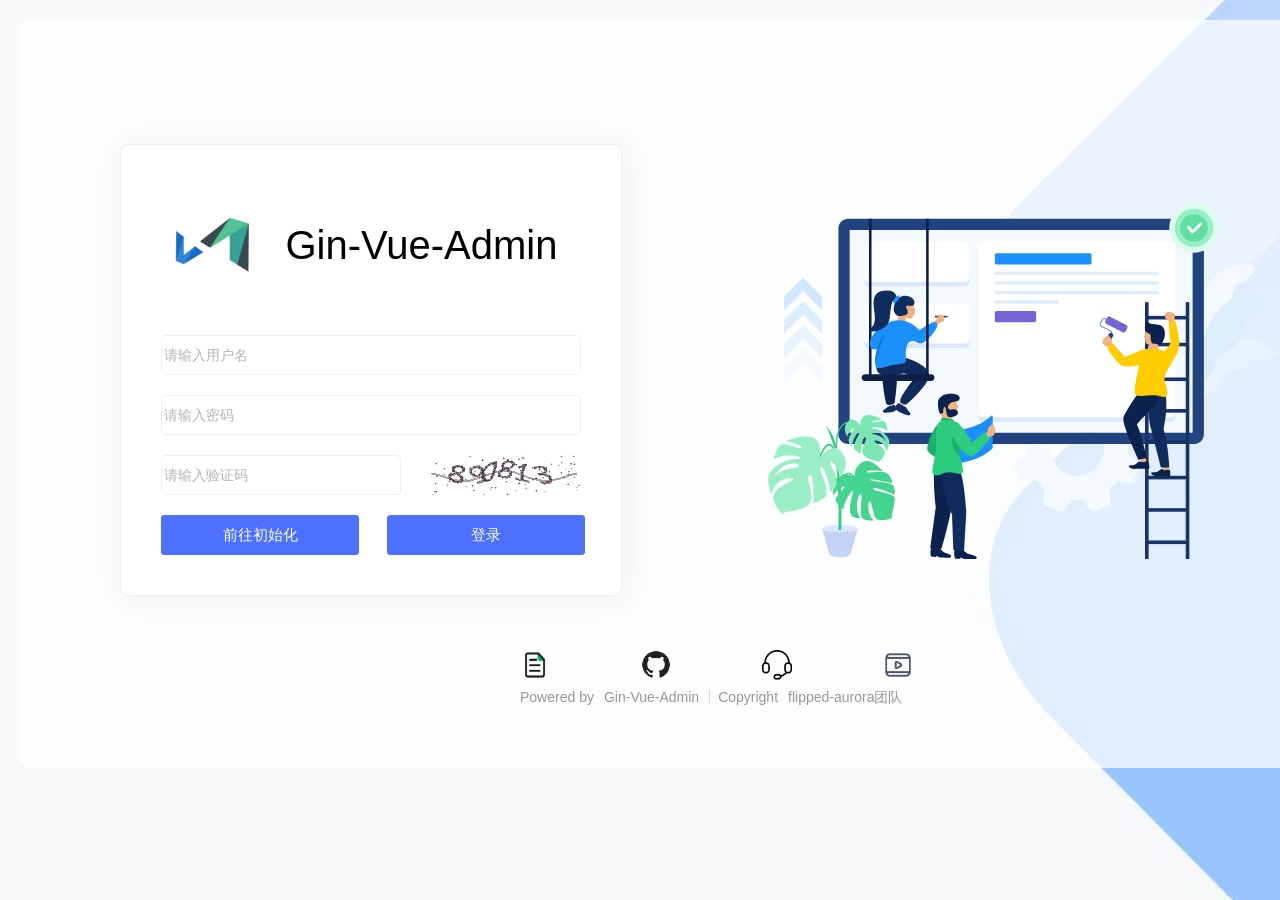
==== index.html @ b1f6bbed "登录页面" ====
<html>
  <head>
    <title>登录页面</title>
    <link rel="stylesheet" type="text/css" href="pr.css">
    <link rel="stylesheet" type="text/css" href="reset.css">
  </head>
  <body>
    <div class="container">
      <div class="box">
        <div class="box-top">
          <div class="content-left">
            <div class="left-title">
              <img src="./images/logo.png">
              <div class="title-content">Gin-Vue-Admin</div>
            </div>
            <div class="left-input">
              <form>
                <input type="text" placeholder="请输入用户名">
              </form>
              <form class="input1">
                <input type="password" placeholder="请输入密码">
              </form>
              <form class="input3">
                <input type="text" placeholder="请输入验证码">
              </form>
              <img src="./images/tapture.png">
              <div class="left-bottom">
                <button type="button"><a href="#">前往初始化</a></button>
                <button class="button1"><a href="#">登录</a></button>
              </div>
            </div>
          </div>
          <div class="content-right">
            <img src="./images/login_left.svg">
          </div>
        </div>

          <div class="content-foot">
            <div class="foot-img">
              <img class="foot-img1" src="./images/docs.png">
              <img class="foot-img1" src="./images/github.png">
              <img class="foot-img1" src="./images/kefu.png">
              <img src="./images/video.png">
            </div>
            <div class="foot-copyright">
              <p>Powered by</p>
              <p>Gin-Vue-Admin</p>
              <div class="line"></div>
              <p>Copyright</p>
              <p>flipped-aurora团队</p>
            </div>
          </div>
      </div>
    </div>
  </body>
</html>
---- pr.css ----
.container{
  background: #eee;
  height: 100%;
  background-image: url(./images/login_background.jpg);
  position: relative;
}
.container .box{
  width: 1400px;
  height: 748px;
  background-color: rgba(255,255,255,0.7);
  position: absolute;
  left: 20px;
  top: 20px;
  border-radius: 10px;
}
.box-top{
  height: 620px;
}
/* -----左边内容区----- */
.box .content-left{
  width: 500px;
  height: 450px;
  background-color: white;
  border: 1px solid #eee;
  box-shadow: 2px 2px 30px #eee ;
  border-radius: 10px;
  margin-top: 124px;
  margin-left: 100px;
  float: left;
}
.content-left .left-title{
  height: 80px;
  /* background-color: aqua; */
  margin: 60px 50px 50px 40px;

}
.left-title img{
  height: 80px;
  width: 100px;
  padding-right: 20px;
  vertical-align: top;
}
.title-content{
  height: 80px;
  line-height: 80px;
  font-size: 40px;
  display: inline-block;
}
form input{
  height: 40px;
  width: 420px;
  border: 1px solid #eee;
  border-radius: 5px;
  margin-left: 40px;
}
.input1,.input3{
  margin-top: 20px;
}
.input3 input{
  width: 240px;
  float: left;
}
.left-input img{
  width: 150px;
  height: 40px;
  padding-left: 30px;
}
.left-input input::-webkit-input-placeholder{
  color: #b8b2b2;
  font-size: 14px;
}
.left-bottom{
  margin-top: 20px;
}
.left-bottom button{
  height: 40px;
  width: 198px;
  margin-left: 40px;
  border: 1px solid #4d70ff;
  border-radius: 3px;
  background-color: #4d70ff;
  cursor: pointer;
}
.left-bottom button:hover{
  background-color: #0d84ff;
  border-color: #0d84ff;
}
.left-bottom .button1{
  margin-left: 24px;
}
.left-bottom a{
  font-size: 15px;
  color: white;
}
/* -----右边内容区----- */
.content-right{
  height: 450px;
  width: 600px;
  margin-top: 40px;
  display: inline-block;
}
.content-right img{
  margin-left: 100px;
  margin-top: 120px;
}
/* 底部 */
.foot-img,.foot-copyright{
  width: 400px;
  height: 50px;
  /* background-color: aqua; */
  margin-left: 500px;
}
.foot-img img{
  height: 30px;
  width: 30px;
  float: left;

  margin-top: 10px;
}
.foot-img1{
  margin-right: 91px;
}
.foot-copyright p{
  float: left;
  font-size: 14px;
  margin-right: 10px;
  color: #9b9595;
}
.foot-copyright .line{
  border-left: 1px solid #ddd7d7;
  float: left;
  height: 8px;
  padding-top: 5px;
  padding-right: 8px;
}
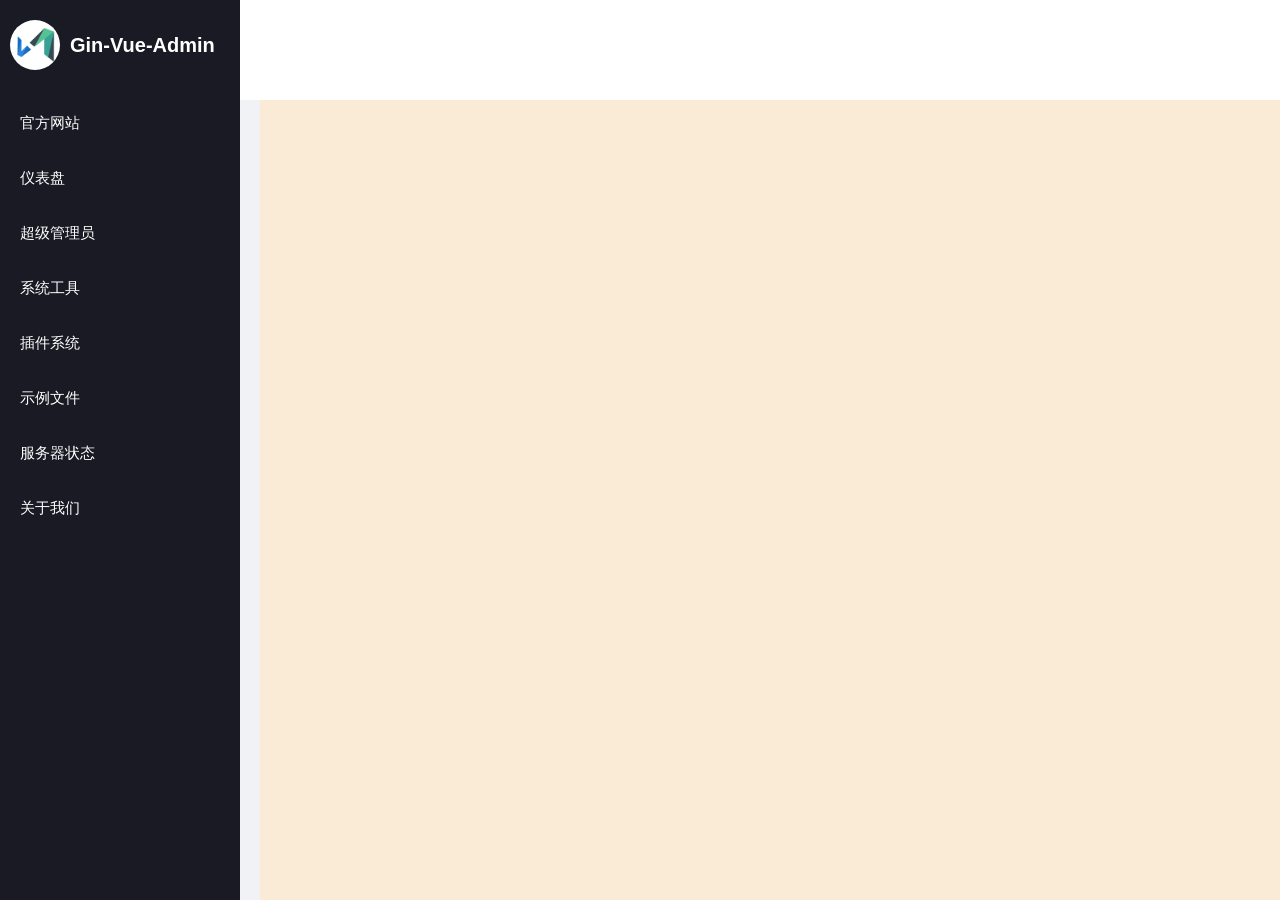
==== commit 67c9b8cd: "仪表盘基本布局" ====
--- a/index.html
+++ b/index.html
@@ -1,55 +1,37 @@
 <html>
   <head>
-    <title>登录页面</title>
-    <link rel="stylesheet" type="text/css" href="pr.css">
+    <title>内容</title>
+    <link rel="stylesheet" type="text/css" href="pr1.css">
     <link rel="stylesheet" type="text/css" href="reset.css">
   </head>
   <body>
-    <div class="container">
-      <div class="box">
-        <div class="box-top">
-          <div class="content-left">
-            <div class="left-title">
-              <img src="./images/logo.png">
-              <div class="title-content">Gin-Vue-Admin</div>
-            </div>
-            <div class="left-input">
-              <form>
-                <input type="text" placeholder="请输入用户名">
-              </form>
-              <form class="input1">
-                <input type="password" placeholder="请输入密码">
-              </form>
-              <form class="input3">
-                <input type="text" placeholder="请输入验证码">
-              </form>
-              <img src="./images/tapture.png">
-              <div class="left-bottom">
-                <button type="button"><a href="#">前往初始化</a></button>
-                <button class="button1"><a href="#">登录</a></button>
-              </div>
-            </div>
+    <div class="box">
+      <div class="box-left">
+        <div class="left-title">
+          <img src="./images/logo.png">
+          <p>Gin-Vue-Admin</p>
+        </div>
+        <div class="left-list">
+          <ul>
+            <li><a href="#">官方网站</a></li>
+            <li><a href="#">仪表盘</a></li>
+            <li><a href="#">超级管理员</a></li>
+            <li><a href="#">系统工具</a></li>
+            <li><a href="#">插件系统</a></li>
+            <li><a href="#">示例文件</a></li>
+            <li><a href="#">服务器状态</a></li>
+            <li><a href="#">关于我们</a></li>
+          </ul>
+        </div>
+      </div>
+      <div class="box-right">
+        <div class="right-nav"></div>
+        <div class="right-container">
+          <div class="right-content">
+
           </div>
-          <div class="content-right">
-            <img src="./images/login_left.svg">
-          </div>
+          <div class="right-copyright"></div>
         </div>
-
-          <div class="content-foot">
-            <div class="foot-img">
-              <img class="foot-img1" src="./images/docs.png">
-              <img class="foot-img1" src="./images/github.png">
-              <img class="foot-img1" src="./images/kefu.png">
-              <img src="./images/video.png">
-            </div>
-            <div class="foot-copyright">
-              <p>Powered by</p>
-              <p>Gin-Vue-Admin</p>
-              <div class="line"></div>
-              <p>Copyright</p>
-              <p>flipped-aurora团队</p>
-            </div>
-          </div>
       </div>
     </div>
   </body>
--- a/pr1.css
+++ b/pr1.css
@@ -0,0 +1,72 @@
+.box{
+  height: 100%;
+  width: 1440px;
+}
+/* -----左边侧边栏----- */
+.box .box-left{
+  width: 240px;
+  height: 100%;
+  background-color: #191a23;
+  float: left;
+}
+.box-left .left-title{
+  width: 220px;
+  height: 50px;
+  margin: 20px 10px 30px;
+}
+.left-title img{
+  width: 50px;
+  height: 50px;
+  background-color: white;
+  border-radius: 50px;
+  float: left;
+}
+.left-title p{
+  display: inline-block;
+  padding-top: 15px;
+  padding-left: 10px;
+  font-size: 20px;
+  color: white;
+  font-weight: bold;
+}
+.left-list li a{
+  color: white;
+}
+.left-list ul li{
+  padding: 15px 0 25px 20px;
+  font-size: 15px;
+}
+li:hover{
+  width: 220px;
+  height: 10px;
+  background-color: rgb(62, 61, 61);
+}
+.left-list li:visited {
+  background-color: blue;
+  color: blueviolet;
+ }
+ /* 右边内容区 */
+.box .box-right{
+  width: 1200px;
+  height: 100%;
+  display: inline-block;
+  background-color: #f0f2f5;
+}
+.box-right .right-nav{
+  height: 100px;
+  background-color: white;
+}
+.box-right .right-container {
+  height: calc(100% - 100px);
+  overflow-y: auto;
+}
+.box-right .right-content{
+  width: 1160px;
+  height: 800px;
+  margin: 0 auto;
+  background-color: antiquewhite;
+}
+.right-copyright{
+  height: 200px;
+  background-color: blue;
+}
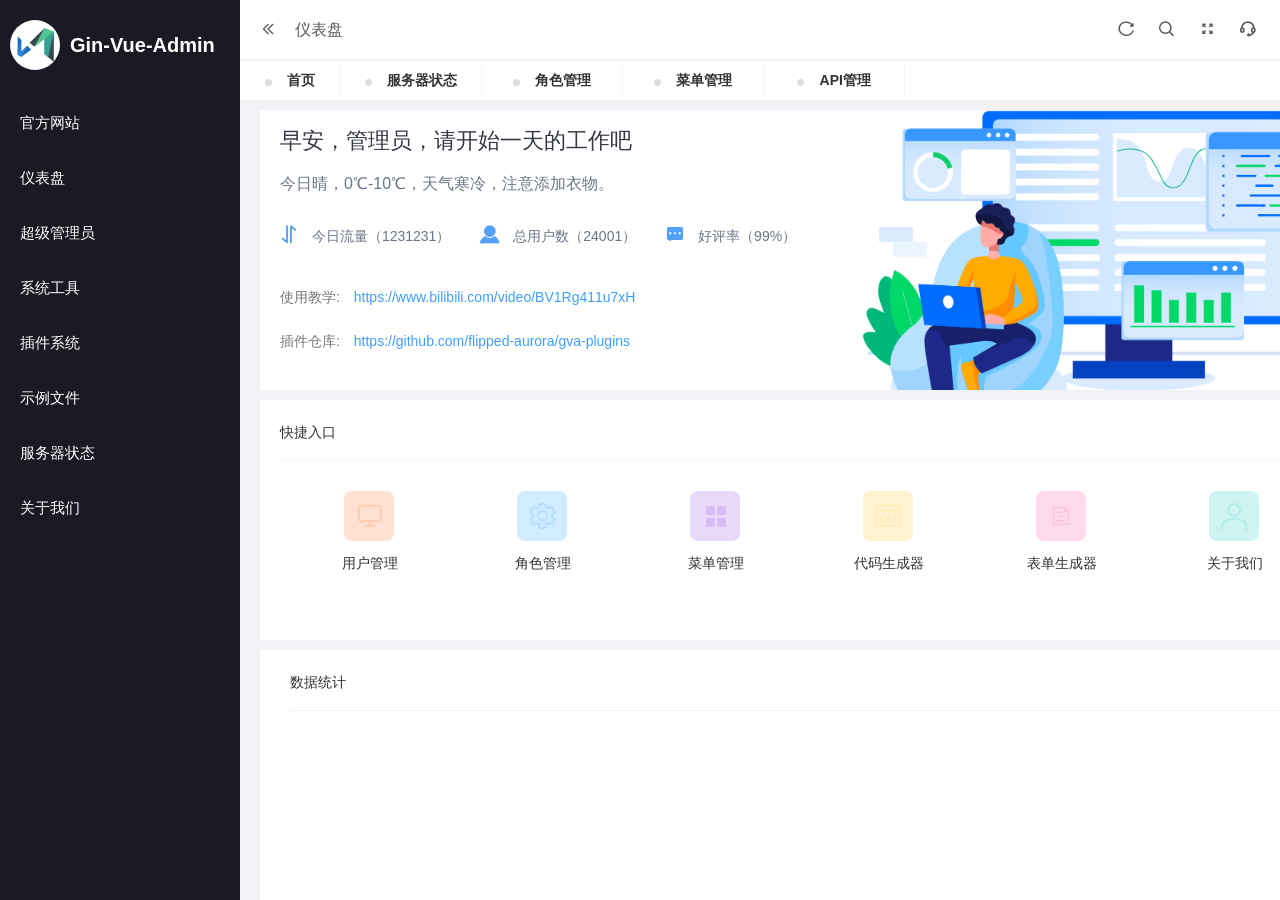
==== commit 5b0e05df: "仪表盘页面kai'f  仪表盘页面开发完成" ====
--- a/index.html
+++ b/index.html
@@ -3,6 +3,7 @@
     <title>内容</title>
     <link rel="stylesheet" type="text/css" href="pr1.css">
     <link rel="stylesheet" type="text/css" href="reset.css">
+    <link rel="stylesheet" type="text/css" href="./iconfont/iconfont.css">
   </head>
   <body>
     <div class="box">
@@ -25,12 +26,161 @@
         </div>
       </div>
       <div class="box-right">
-        <div class="right-nav"></div>
+        <div class="right-nav">
+          <div class="nav-top">
+            <div class="top-container">
+              <span class="iconfont leftarrow ">&#xeb93;</span>
+              <span class="name">仪表盘</span>
+              <span class="iconfont refresh style" >&#xe650;</span>
+              <span class="iconfont style">&#xe651;</span>
+              <span class="iconfont style">&#xeb99;</span>
+              <span class="iconfont style">&#xec2e;</span>
+              <img src="./images/gva_header.jpg">
+              <span class="id">超级管理员</span>
+              <span class="iconfont downarrow">&#xe601;</span>
+            </div>
+          </div>
+          <div class="nav-bottom">
+            <div class="shouye-box">
+              <div class="shouye">
+                <span class="iconfont">&#xe607;</span>
+                <span class="mean">首页</span>
+              </div>
+            </div>
+            <div class="fuwuqi-box">
+              <div class="fuwuqi">
+                <span class="iconfont">&#xe607;</span>
+                <span class="mean">服务器状态</span>
+              </div>
+            </div>
+            <div class="jiaose-box">
+              <div class="jiaose">
+                <span class="iconfont">&#xe607;</span>
+                <span class="mean">角色管理</span>
+              </div>
+            </div>
+            <div class="caidan-box">
+              <div class="caidan">
+                <span class="iconfont">&#xe607;</span>
+                <span class="mean">菜单管理</span>
+              </div>
+            </div>
+            <div class="api-box">
+              <div class="api">
+                <span class="iconfont">&#xe607;</span>
+                <span class="mean">API管理</span>
+              </div>
+            </div>
+          </div>
+        </div>
         <div class="right-container">
           <div class="right-content">
+            <div class="content-card">
+              <div class="card-left">
+                <div class="card-lefttitle">早安，管理员，请开始一天的工作吧</div>
+                <div class="card-leftdot">今日晴，0℃-10℃，天气寒冷，注意添加衣物。</div>
+                <div class="card-leftrow">
+                  <div class="leftrow-box">
+                    <div class="leftrow-boxleft">
+                      <span class="iconfont">&#xee31;</span>
+                      今日流量（1231231）
+                    </div>
+                    <div class="leftrow-boxmiddle">
+                      <span class="iconfont">&#xe620;</span>
+                      总用户数（24001）
+                    </div>
+                    <div class="leftrow-boxright">
+                      <span class="iconfont">&#xe67a;</span>
+                      好评率（99%）
+                    </div>
+                  </div>
+                </div>
+                <div class="card-bottom">
+                  <div class="card-bottomteacher">
+                    使用教学:
+                    <a href="https://www.bilibili.com/video/BV1Rg411u7xH">https://www.bilibili.com/video/BV1Rg411u7xH</a>
+                  </div>
+                  <div class="card-bottomGP">
+                    插件仓库:
+                    <a href="https://github.com/flipped-aurora/gva-plugins">https://github.com/flipped-aurora/gva-plugins</a>
+                  </div>
 
+                </div>
+              </div>
+              <div class="card-right">
+                <img src="./images/dashboard.70e55b71.png">
+              </div>
+            </div>
+            <div class="content-entrance">
+              <div class="entrance-header">
+                <div class="header-top">
+                  <span>快捷入口</span>
+                </div>
+                <div class="header-bottom"></div>
+              </div>
+              <div class="entrance-body">
+                <div class="body-box">
+                  <div class="bodybox-content">
+                    <div class="contentbox">
+                      <div class="contentbox-row">
+                        <span class="iconfont">&#xe61e;</span>
+                      </div>
+                      <p>用户管理</p>
+                    </div>
+                    <div class="contentbox">
+                      <div class="contentbox-row background1">
+                        <span class="iconfont iconfont1">&#xe8b7;</span>
+                      </div>
+                      <p >角色管理</p>
+                    </div>
+                    <div class="contentbox">
+                      <div class="contentbox-row background2">
+                        <span class="iconfont iconfont2">&#xe602;</span>
+                      </div>
+                      <p>菜单管理</p>
+                    </div>
+                    <div class="contentbox">
+                      <div class="contentbox-row background3">
+                        <span class="iconfont iconfont3">&#xe636;</span>
+                      </div>
+                      <p>代码生成器</p>
+                    </div>
+                    <div class="contentbox">
+                      <div class="contentbox-row background4">
+                        <span class="iconfont iconfont4">&#xe87d;</span>
+                      </div>
+                      <p>表单生成器</p>
+                    </div>
+                    <div class="contentbox">
+                      <div class="contentbox-row background5">
+                        <span class="iconfont iconfont5">&#xe632;</span>
+                      </div>
+                      <p>关于我们</p>
+                    </div>
+                  </div>
+                </div>
+              </div>
+            </div>
+            <div class="content-data">
+              <div class="content-databox">
+                <div class="databox-header">
+                  <div class="header-top">
+                    <span>数据统计</span>
+                  </div>
+                  <div class="header-bottom"></div>
+                </div>
+                <div class="databox-bottom"></div>
+              </div>
+            </div>
+            <div class="content-coopyright">
+              <div class="copyright-box">
+                <div class="div1">Powered by</div>
+                <div class="div2">Gin-Vue-Admin</div>
+                <div class="div3">Copyright</div>
+                <div class="div4">flipped-aurora团队</div>
+              </div>
+            </div>
           </div>
-          <div class="right-copyright"></div>
         </div>
       </div>
     </div>
--- a/pr1.css
+++ b/pr1.css
@@ -45,7 +45,7 @@
   background-color: blue;
   color: blueviolet;
  }
- /* 右边内容区 */
+ /* -----右边导航区---- */
 .box .box-right{
   width: 1200px;
   height: 100%;
@@ -56,17 +56,295 @@
   height: 100px;
   background-color: white;
 }
+.right-nav .nav-top {
+  line-height: 59px;
+  border-bottom: 1px solid #f4f4f4;
+}
+.nav-top .top-container{
+  margin: 0 20px;
+}
+.leftarrow{
+  padding-right: 15px;
+  padding-left: 0;
+  font-weight: 800;
+}
+.top-container .name,.iconfont,.id {
+  color: rgba(0, 0, 0, .65);
+}
+.style{
+  padding-left: 20px;
+  font-weight: 800;
+}
+.refresh{
+  padding-left: 770px;
+}
+.top-container img{
+  width: 30px;
+  height: 30px;
+  border: 1px solid #ccc;
+  border-radius: 30px;
+  vertical-align: middle;
+  margin: 0 8px 0 20px;
+}
+.top-container .id{
+  font-size: 15px;
+}
+.downarrow{
+padding-left: 0;
+}
+.nav-bottom{
+  border-bottom: 1px solid #f4f4f4;
+}
+.nav-bottom .shouye-box{
+  width: 100px;
+  height: 39px;
+  border-right: 1px solid #f4f4f4;
+  float: left;
+}
+.shouye-box .shouye,.fuwuqi,.jiaose,.caidan,.api{
+  padding-top: 12px;
+  text-align: center;
+}
+.nav-bottom .iconfont{
+  font-size: 8px;
+  color: rgb(221, 221, 221);
+  padding-right: 10px;
+}
+.mean{
+  font-size: 14px;
+  font-weight: bold;
+  color: rgb(51, 51, 51);
+}
+.fuwuqi-box ,.jiaose-box,.caidan-box,.api-box{
+  width: 140px;
+  height: 39px;
+  border-right: 1px solid #f4f4f4;
+  float: left;
+}
+
+
+/* ----右侧内容区----- */
 .box-right .right-container {
   height: calc(100% - 100px);
   overflow-y: auto;
 }
 .box-right .right-content{
   width: 1160px;
-  height: 800px;
+  height: 980px;
   margin: 0 auto;
-  background-color: antiquewhite;
-}
-.right-copyright{
-  height: 200px;
-  background-color: blue;
-}
+  margin-top: 10px;
+}
+.content-card{
+  height: 280px;
+  background-color:white;
+  margin-bottom: 10px;
+}
+.content-card .card-left{
+  width: 560px;
+  height: 260px;
+  margin: 20px ;
+  float: left;
+}
+.card-lefttitle{
+  font-size: 22px;
+  color: 343844;
+  font-family: Helvetica Neue, Helvetica, PingFang SC, Hiragino Sans GB, Microsoft YaHei, \5fae\8f6f\96c5\9ed1, Arial, sans-serif;
+}
+.card-leftdot{
+  margin-top: 24px;
+  font-size: 16px;
+  color: #6b7687;
+}
+.card-leftrow{
+  margin-top: 18px;
+  color: #6b7687;
+  width: 560px;
+
+}
+.leftrow-box{
+  padding: 15px 0;
+  height: 50px;
+}
+.leftrow-boxleft,.leftrow-boxmiddle,.leftrow-boxright{
+  font-size: 14px;
+  float: left;
+  margin-right: 30px;
+}
+.leftrow-box .iconfont{
+  font-size: 18px;
+  color: #55a0f8;
+  width: 30px;
+  height: 30px;
+  margin-right: 10px;
+}
+.card-left .card-bottom{
+  font-size: 14px;
+  font-family: Helvetica Neue, Helvetica, PingFang SC, Hiragino Sans GB, Microsoft YaHei, \5fae\8f6f\96c5\9ed1, Arial, sans-serif;
+  color: #777;
+}
+
+.card-bottom a{
+  padding-left: 10px;
+}
+.card-bottomGP {
+  padding-top: 30px;
+}
+.card-right{
+  display: inline-block;
+  height: 280px;
+  overflow: hidden;
+}
+.card-right img{
+  width: 560px;
+  margin-top: -112px;
+  overflow: hidden;
+}
+.content-entrance{
+  height: 240px;
+  background-color: white;
+  margin-bottom: 10px;
+}
+
+.content-entrance .entrance-header{
+  width: 1120px;
+  margin: 0 auto;
+}
+.entrance-header .header-top,.databox-header .header-top{
+  height: 15px;
+  padding-top: 25px;
+  font-size: 14px;
+  color: #303133;
+}
+.entrance-header .header-bottom,.databox-header .header-bottom {
+  height: 20px;
+  border-bottom:1px solid #f4f4f4; ;
+}
+.entrance-body .body-box{
+  width: 1080px;
+  height: 140px;
+  margin: 10 auto;
+}
+.body-box .bodybox-content{
+  width: 1040px;
+  height: 100px;
+  padding: 20px;
+  text-align: center;
+}
+.contentbox{
+  width:100px ;
+  float: left;
+  justify-content: center;
+  align-items: center;
+  margin-right: 73px;
+}
+.bodybox-content .contentbox-row{
+  width: 50px;
+  height: 50px;
+  background-color: rgb(256, 156, 110,0.3);
+  justify-content: center;
+  align-items: center;
+  display: flex;
+  border-radius: 8px;
+  margin-left: 24px;
+}
+.contentbox-row span{
+  font-size: 30px;
+  color:rgb(256, 156, 110, 0.3);
+}
+.contentbox p{
+  margin-top: 15px;
+  font-size: 14px;
+  font-family: Helvetica Neue,
+    Helvetica,
+    PingFang SC,
+    Hiragino Sans GB,
+    Microsoft YaHei,
+    \5fae\8f6f\96c5\9ed1,
+    Arial,
+    sans-serif;
+    color: #303133;
+}
+.contentbox .background1{
+  background-color: rgb(105, 192, 255, 0.3);
+}
+.contentbox-row .iconfont1{
+  color: rgb(105, 192, 255, 0.3);
+}
+
+.contentbox .background2 {
+  background-color: rgb(179, 127, 235, 0.3);
+}
+
+.contentbox-row .iconfont2 {
+  color: rgb(179, 127, 235, 0.3);
+}
+.contentbox .background3 {
+  background-color: rgb(255, 214, 102, 0.3);
+}
+
+.contentbox-row .iconfont3 {
+  color: rgb(255, 214, 102, 0.3);
+}
+.contentbox .background4 {
+  background-color: rgb(255, 133, 192, 0.3);
+}
+
+.contentbox-row .iconfont4 {
+  color: rgb(255, 133, 192, 0.3);
+}
+.contentbox .background5 {
+  background-color: rgb(92, 219, 211, 0.3);
+}
+
+.contentbox-row .iconfont5 {
+  color: rgb(92, 219, 211, 0.3);
+}
+.contentbox:hover{
+  cursor: pointer;
+  /* border: 1px solid #ccc; */
+  width: 100px;
+  height: 90px;
+  border-radius: 4px;
+  text-align: center;
+  background-color:#ccc;
+  box-shadow: 10 10 1 #ccc;
+  padding-top: 10px;
+  transition: all,1s;
+
+}
+.content-data{
+  height: 420px;
+  background-color: white;
+}
+.content-data .content-databox{
+  width: 1100px;
+  height: 368px;
+  padding: 0px 30px 26px 30px;
+}
+.content-coopyright{
+  height: 50px;
+  /* background-color: #888; */
+}
+.content-coopyright .copyright-box{
+  /* width: 200px; */
+  font-size: 14px;
+  color: #303133;
+  height: 14px;
+  width: 400px;
+  margin: 0 auto;
+  padding-top: 18px;
+}
+.copyright-box .div1 ,.div4{
+  float: left;
+  padding-right: 8px;
+}
+.copyright-box .div2{
+  border-right: 1px solid #ccc;
+  float: left;
+  padding-right: 12px;
+}
+
+.copyright-box .div3 {
+  float: left;
+  padding: 0 8px 0 12px;
+}
--- a/iconfont/iconfont.css
+++ b/iconfont/iconfont.css
@@ -0,0 +1,79 @@
+@font-face {
+  font-family: "iconfont"; /* Project id 3673036 */
+  src: url('iconfont.woff2?t=1664332265094') format('woff2'),
+       url('iconfont.woff?t=1664332265094') format('woff'),
+       url('iconfont.ttf?t=1664332265094') format('truetype');
+}
+
+.iconfont {
+  font-family: "iconfont" !important;
+  font-size: 16px;
+  font-style: normal;
+  -webkit-font-smoothing: antialiased;
+  -moz-osx-font-smoothing: grayscale;
+}
+
+.icon-shezhi-xianxing:before {
+  content: "\e8b7";
+}
+
+.icon-yonghu1:before {
+  content: "\e632";
+}
+
+.icon-form:before {
+  content: "\e87d";
+}
+
+.icon-diannao:before {
+  content: "\e61e";
+}
+
+.icon-caidanguanli:before {
+  content: "\e602";
+}
+
+.icon-daimashengcheng:before {
+  content: "\e636";
+}
+
+.icon-duihuaxinxitianchong:before {
+  content: "\e67a";
+}
+
+.icon-yonghu:before {
+  content: "\e620";
+}
+
+.icon-shangxiajiantou:before {
+  content: "\ee31";
+}
+
+.icon-shuaxin:before {
+  content: "\e650";
+}
+
+.icon-sousuo:before {
+  content: "\e651";
+}
+
+.icon-xiajiantou:before {
+  content: "\e601";
+}
+
+.icon-jiantou_xiangzuoliangci_o:before {
+  content: "\eb93";
+}
+
+.icon-quanping_o:before {
+  content: "\eb99";
+}
+
+.icon-kefu:before {
+  content: "\ec2e";
+}
+
+.icon-shixinyuanxing:before {
+  content: "\e607";
+}
+
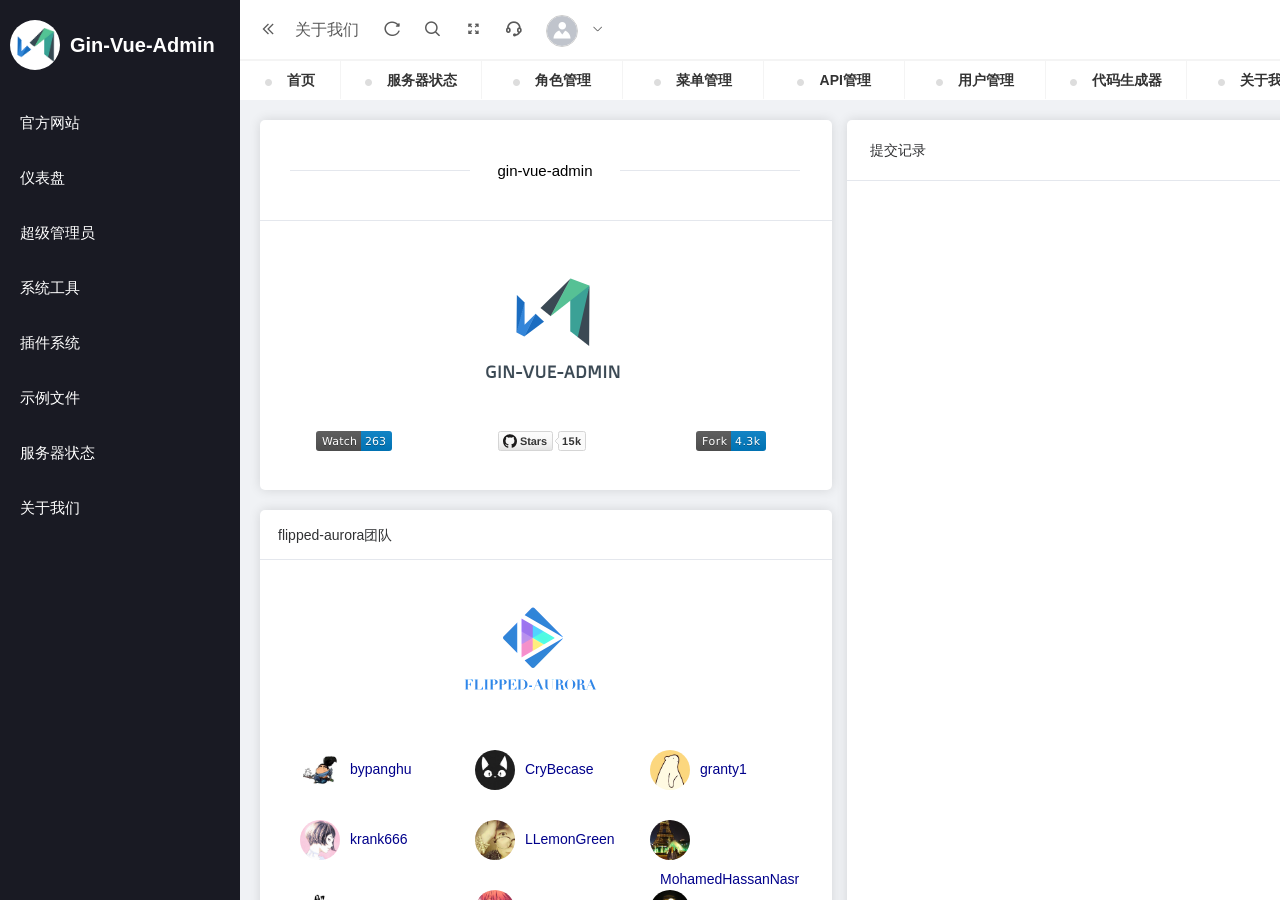
==== commit a94fba58: "“关于我们页面开发完成”" ====
--- a/index.html
+++ b/index.html
@@ -1,7 +1,7 @@
 <html>
   <head>
-    <title>内容</title>
-    <link rel="stylesheet" type="text/css" href="pr1.css">
+    <title>关于我们</title>
+    <link rel="stylesheet" type="text/css" href="pr2.css">
     <link rel="stylesheet" type="text/css" href="reset.css">
     <link rel="stylesheet" type="text/css" href="./iconfont/iconfont.css">
   </head>
@@ -30,13 +30,12 @@
           <div class="nav-top">
             <div class="top-container">
               <span class="iconfont leftarrow ">&#xeb93;</span>
-              <span class="name">仪表盘</span>
-              <span class="iconfont refresh style" >&#xe650;</span>
+              <span class="name">关于我们</span>
+              <span class="iconfont refresh style">&#xe650;</span>
               <span class="iconfont style">&#xe651;</span>
               <span class="iconfont style">&#xeb99;</span>
               <span class="iconfont style">&#xec2e;</span>
-              <img src="./images/gva_header.jpg">
-              <span class="id">超级管理员</span>
+              <img src="./images/noBody.745c3d16.png">
               <span class="iconfont downarrow">&#xe601;</span>
             </div>
           </div>
@@ -71,113 +70,176 @@
                 <span class="mean">API管理</span>
               </div>
             </div>
+            <div class="api-box">
+              <div class="api">
+                <span class="iconfont">&#xe607;</span>
+                <span class="mean">用户管理</span>
+              </div>
+            </div>
+            <div class="api-box">
+              <div class="api">
+                <span class="iconfont">&#xe607;</span>
+                <span class="mean">代码生成器</span>
+              </div>
+            </div>
+            <div class="api-box">
+              <div class="api">
+                <span class="iconfont">&#xe607;</span>
+                <span class="mean">关于我们</span>
+              </div>
+            </div>
           </div>
         </div>
         <div class="right-container">
-          <div class="right-content">
-            <div class="content-card">
-              <div class="card-left">
-                <div class="card-lefttitle">早安，管理员，请开始一天的工作吧</div>
-                <div class="card-leftdot">今日晴，0℃-10℃，天气寒冷，注意添加衣物。</div>
-                <div class="card-leftrow">
-                  <div class="leftrow-box">
-                    <div class="leftrow-boxleft">
-                      <span class="iconfont">&#xee31;</span>
-                      今日流量（1231231）
-                    </div>
-                    <div class="leftrow-boxmiddle">
-                      <span class="iconfont">&#xe620;</span>
-                      总用户数（24001）
-                    </div>
-                    <div class="leftrow-boxright">
-                      <span class="iconfont">&#xe67a;</span>
-                      好评率（99%）
-                    </div>
-                  </div>
-                </div>
-                <div class="card-bottom">
-                  <div class="card-bottomteacher">
-                    使用教学:
-                    <a href="https://www.bilibili.com/video/BV1Rg411u7xH">https://www.bilibili.com/video/BV1Rg411u7xH</a>
-                  </div>
-                  <div class="card-bottomGP">
-                    插件仓库:
-                    <a href="https://github.com/flipped-aurora/gva-plugins">https://github.com/flipped-aurora/gva-plugins</a>
-                  </div>
-
-                </div>
-              </div>
-              <div class="card-right">
-                <img src="./images/dashboard.70e55b71.png">
-              </div>
-            </div>
-            <div class="content-entrance">
-              <div class="entrance-header">
-                <div class="header-top">
-                  <span>快捷入口</span>
-                </div>
-                <div class="header-bottom"></div>
-              </div>
-              <div class="entrance-body">
-                <div class="body-box">
-                  <div class="bodybox-content">
-                    <div class="contentbox">
-                      <div class="contentbox-row">
-                        <span class="iconfont">&#xe61e;</span>
-                      </div>
-                      <p>用户管理</p>
-                    </div>
-                    <div class="contentbox">
-                      <div class="contentbox-row background1">
-                        <span class="iconfont iconfont1">&#xe8b7;</span>
-                      </div>
-                      <p >角色管理</p>
-                    </div>
-                    <div class="contentbox">
-                      <div class="contentbox-row background2">
-                        <span class="iconfont iconfont2">&#xe602;</span>
-                      </div>
-                      <p>菜单管理</p>
-                    </div>
-                    <div class="contentbox">
-                      <div class="contentbox-row background3">
-                        <span class="iconfont iconfont3">&#xe636;</span>
-                      </div>
-                      <p>代码生成器</p>
-                    </div>
-                    <div class="contentbox">
-                      <div class="contentbox-row background4">
-                        <span class="iconfont iconfont4">&#xe87d;</span>
-                      </div>
-                      <p>表单生成器</p>
-                    </div>
-                    <div class="contentbox">
-                      <div class="contentbox-row background5">
-                        <span class="iconfont iconfont5">&#xe632;</span>
-                      </div>
-                      <p>关于我们</p>
-                    </div>
-                  </div>
-                </div>
-              </div>
-            </div>
-            <div class="content-data">
-              <div class="content-databox">
-                <div class="databox-header">
-                  <div class="header-top">
-                    <span>数据统计</span>
-                  </div>
-                  <div class="header-bottom"></div>
-                </div>
-                <div class="databox-bottom"></div>
-              </div>
-            </div>
-            <div class="content-coopyright">
-              <div class="copyright-box">
-                <div class="div1">Powered by</div>
-                <div class="div2">Gin-Vue-Admin</div>
-                <div class="div3">Copyright</div>
-                <div class="div4">flipped-aurora团队</div>
+          <div class="container-box">
+            <div class="container-boxleft">
+              <div class="boxleft-top style">
+                <div class="top-title">
+                  <div class="titleline1"></div>
+                  <div class="toptitle-name">gin-vue-admin</div>
+                  <div class="titleline2"></div>
+                </div>
+                <div class="top-content">
+                  <div class="topcontent-logo">
+                    <div class="logobox">
+                      <a href="#">
+                        <img src="./images/logo.b188b094.png">
+                      </a>
+                    </div>
+                  </div>
+                  <div class="topcontent-row">
+                    <div class="row1">
+                      <a href="#">
+                        <img src="./images/gin-vue-admin.svg">
+                      </a>
+                    </div>
+                    <div class="row1">
+                      <a href="#">
+                        <img src="./images/gin-vue-admin (1).svg">
+                      </a>
+                    </div>
+                    <div class="row1">
+                      <a href="#">
+                        <img src="./images/gin-vue-admin (2).svg">
+                      </a>
+                    </div>
+                  </div>
+                </div>
+              </div>
+              <div class="boxleft-bottom style">
+                <div class="leftbottom-title">
+                  <p>flipped-aurora团队</p>
+                </div>
+                <div class="leftbottom-body">
+                  <div class="body-top">
+                    <img src="./images/3/flipped-aurora.528f516e.png">
+                  </div>
+                  <div class="body-bottom">
+                    <div class="bodybottom-row">
+                      <div class="bottom-row">
+                        <img src="./images/3/56402715.jpeg">
+                        <a href="#">
+                          <p>bypanghu</p>
+                        </a>
+                      </div>
+                      <div class="bottom-row">
+                        <img src="./images/3/37008932.png">
+                        <a href="#">
+                          <p>CryBecase</p>
+                        </a>
+                      </div>
+                      <div class="bottom-row">
+                        <img src="./images/3/53974562.jpeg">
+                        <a href="#"><p>granty1</p></a>
+                      </div>
+                    </div>
+                    <div class="bodybottom-row">
+                      <div class="bottom-row">
+                        <img src="./images/3/28359027.jpeg">
+                        <a href="#">
+                          <p>krank666</p>
+                        </a>
+                      </div>
+                      <div class="bottom-row">
+                        <img src="./images/3/15845388.jpeg">
+                        <a href="#">
+                          <p>LLemonGreen</p>
+                        </a>
+                      </div>
+                      <div class="bottom-row">
+                        <img src="./images/3/49200255.jpeg">
+                        <a href="#">
+                          <p>MohamedHassanNasr</p>
+                        </a>
+                      </div>
+                    </div>
+                    <div class="bodybottom-row">
+                      <div class="bottom-row">
+                        <img src="./images/3/29840023.jpeg">
+                        <a href="#">
+                          <p>piexlmax</p>
+                        </a>
+                      </div>
+                      <div class="bottom-row">
+                        <img src="./images/3/6532324.png">
+                        <a href="#">
+                          <p>pnck</p>
+                        </a>
+                      </div>
+                      <div class="bottom-row">
+                        <img src="./images/3/56916468.jpeg">
+                        <a href="#">
+                          <p>ReySong</p>
+                        </a>
+                      </div>
+                    </div>
+                    <div class="bodybottom-row">
+                      <div class="bottom-row">
+                        <img src="./images/3/9160957.png">
+                        <a href="#">
+                          <p>Ruio9244</p>
+                        </a>
+                      </div>
+                      <div class="bottom-row">
+                        <img src="./images/3/45428434.jpeg">
+                        <a href="#">
+                          <p>SliverHorn</p>
+                        </a>
+                      </div>
+                      <div class="bottom-row">
+                        <img src="./images/3/49082129.jpeg">
+                        <a href="#">
+                          <p>songzhibin97</p>
+                        </a>
+                      </div>
+                    </div>
+                    <div class="bodybottom-row">
+                      <div class="bottom-row">
+                        <img src="./images/3/64051240.jpeg">
+                        <a href="#">
+                          <p>tscuite</p>
+                        </a>
+                      </div>
+                      <div class="bottom-row">
+                        <img src="./images/3/43537346.jpeg">
+                        <a href="#">
+                          <p>WangLeonard</p>
+                        </a>
+                      </div>
+                      <div class="bottom-row">
+                        <img src="./images/3/30255396.jpeg">
+                        <a href="#">
+                          <p>Yohn-z</p>
+                        </a>
+                      </div>
+                    </div>
+                  </div>
+                </div>
+              </div>
+            </div>
+            <div class="container-boxright">
+              <div class="boxright-submit">
+                <p>提交记录</p>
               </div>
             </div>
           </div>
--- a/pr2.css
+++ b/pr2.css
@@ -0,0 +1,282 @@
+.box {
+  height: 100%;
+  width: 1440px;
+}
+
+/* -----左边侧边栏----- */
+.box .box-left {
+  width: 240px;
+  height: 100%;
+  background-color: #191a23;
+  float: left;
+}
+
+.box-left .left-title {
+  width: 220px;
+  height: 50px;
+  margin: 20px 10px 30px;
+}
+
+.left-title img {
+  width: 50px;
+  height: 50px;
+  background-color: white;
+  border-radius: 50px;
+  float: left;
+}
+
+.left-title p {
+  display: inline-block;
+  padding-top: 15px;
+  padding-left: 10px;
+  font-size: 20px;
+  color: white;
+  font-weight: bold;
+}
+
+.left-list li a {
+  color: white;
+}
+
+.left-list ul li {
+  padding: 15px 0 25px 20px;
+  font-size: 15px;
+}
+
+li:hover {
+  width: 220px;
+  height: 10px;
+  background-color: rgb(62, 61, 61);
+}
+
+.left-list li:visited {
+  background-color: blue;
+  color: blueviolet;
+}
+
+/* -----右边导航区---- */
+.box .box-right {
+  width: 1200px;
+  height: 100%;
+  display: inline-block;
+  background-color: #f0f2f5;
+}
+
+.box-right .right-nav {
+  height: 100px;
+  background-color: white;
+}
+
+.right-nav .nav-top {
+  line-height: 59px;
+  border-bottom: 1px solid #f4f4f4;
+}
+
+.nav-top .top-container {
+  margin: 0 20px;
+}
+
+.leftarrow {
+  padding-right: 15px;
+  padding-left: 0;
+  font-weight: 800;
+}
+
+.top-container .name,
+.iconfont {
+  color: rgba(0, 0, 0, .65);
+}
+
+.top-container .style {
+  padding-left: 20px;
+  font-weight: 800;
+}
+
+.refresh {
+  padding-left: 833px;
+}
+
+.top-container img {
+  width: 30px;
+  height: 30px;
+  border: 1px solid #ccc;
+  border-radius: 30px;
+  vertical-align: middle;
+  margin: 0 8px 0 20px;
+}
+
+
+.downarrow {
+  padding-left: 0;
+}
+
+.nav-bottom {
+  border-bottom: 1px solid #f4f4f4;
+}
+
+.nav-bottom .shouye-box {
+  width: 100px;
+  height: 39px;
+  border-right: 1px solid #f4f4f4;
+  float: left;
+}
+
+.shouye-box .shouye,
+.fuwuqi,
+.jiaose,
+.caidan,
+.api {
+  padding-top: 12px;
+  text-align: center;
+}
+
+.nav-bottom .iconfont {
+  font-size: 8px;
+  color: rgb(221, 221, 221);
+  padding-right: 10px;
+}
+
+.mean {
+  font-size: 14px;
+  font-weight: bold;
+  color: rgb(51, 51, 51);
+}
+
+.fuwuqi-box,
+.jiaose-box,
+.caidan-box,
+.api-box {
+  width: 140px;
+  height: 39px;
+  border-right: 1px solid #f4f4f4;
+  float: left;
+}
+/* -----右边左部分内容区----- */
+.right-container{
+  height: calc(100% - 100px);
+  overflow-y: auto;
+}
+.container-box{
+  width: 1160px;
+  margin: 0 auto;
+  padding-top: 20px;
+  height: 980px;
+}
+.container-boxleft{
+margin-right: 15px;
+float: left;
+}
+.container-boxleft .boxleft-top{
+  width: 572px;
+  height: 370px;
+}
+.container-boxleft .boxleft-bottom{
+  height: 590px;
+  margin-top: 20px;
+}
+.container-boxleft .style,.container-boxright{
+  background-color: white;
+  border-radius: 5px;
+  box-shadow: 0 0 12px rgba(0, 0, 0, .12);
+}
+.container-boxright{
+  width: 572px;
+  height: 1500px;
+  background-color: white;
+  display: inline-block;
+}
+.boxleft-top .top-title{
+  height: 100px;
+  border-bottom: 1px solid #e4e7ed;
+}
+.toptitle-name{
+  width: 150px;
+  text-align: center;
+  margin: 0 auto;
+  padding-top: 42.5px;
+  float: left;
+  font-size: 15px;
+}
+.top-title .titleline1{
+  border-bottom: 1px solid #e4e7ed;
+  width: 180px;
+  padding-top: 50px;
+  float: left;
+  margin-left: 30px;
+}
+.top-title .titleline2{
+  border-bottom: 1px solid #e4e7ed;
+  width: 180px;
+  padding-top: 50px;
+  margin-left: 360px;
+}
+.topcontent-logo .logobox{
+  padding: 40px 10px 20px 10px;
+}
+.logobox img{
+  width: 150px;
+  height: 150px;
+  margin-left: 207.5px;
+}
+.topcontent-logo .topcontent-row{
+  padding: 10px;
+}
+.topcontent-row .row1{
+  text-align: center;
+  width: 188.33;
+  float: left;
+}
+.boxleft-bottom .leftbottom-title{
+  height: 49px;
+  border-bottom: 1px solid #e4e7ed;
+}
+.leftbottom-title p{
+  font-size: 14px;
+  padding: 18px 0 0 18px;
+  color: #303133;
+}
+.boxleft-bottom .leftbottom-body{
+  width: 525px;
+  height: 500px;
+  padding: 20px;
+}
+.body-top img{
+  width: 150px;
+  height: 150px;
+  margin-left: 33.3%;
+}
+.body-bottom .bodybottom-row{
+  height: 50px;
+  margin-top: 20px;
+}
+.bodybottom-row .bottom-row{
+  width: 155px;
+  float: left;
+  margin-left: 20px;
+}
+.bottom-row img{
+  width: 40px;
+  height: 40px;
+  float: left;
+  border-radius: 50%;
+}
+.bottom-row p{
+  padding-top: 12px;
+  margin-left: 10px;
+  float: left;
+  color: rgb(0,0,139);
+  font-size: 14px;
+}
+.bottom-row a:hover{
+  cursor: pointer;
+}
+/* -----右边右部分内容区 */
+.container-boxright .boxright-submit{
+  height: 60px;
+  border-bottom: 1px solid #e4e7ed;
+}
+.boxright-submit p{
+  font-size: 14px;
+  color: #303133;
+  padding: 23px;
+}
